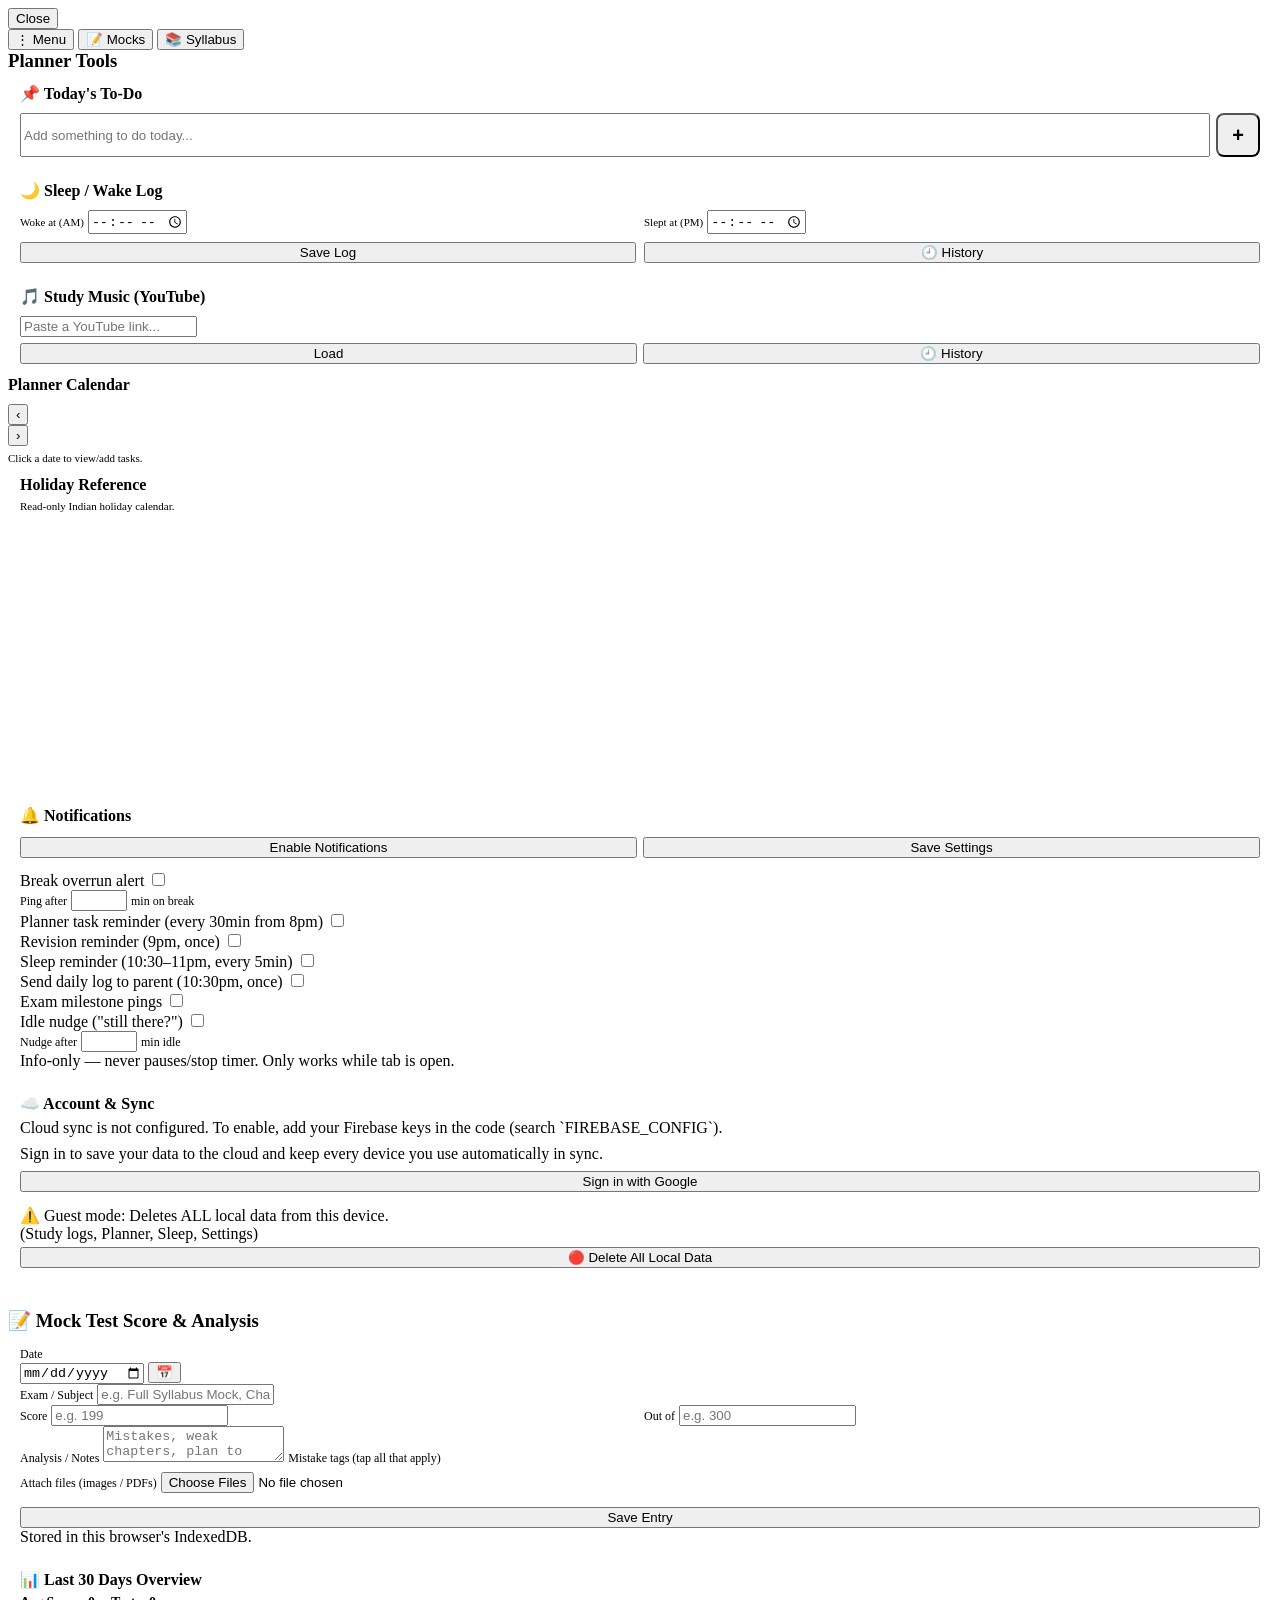
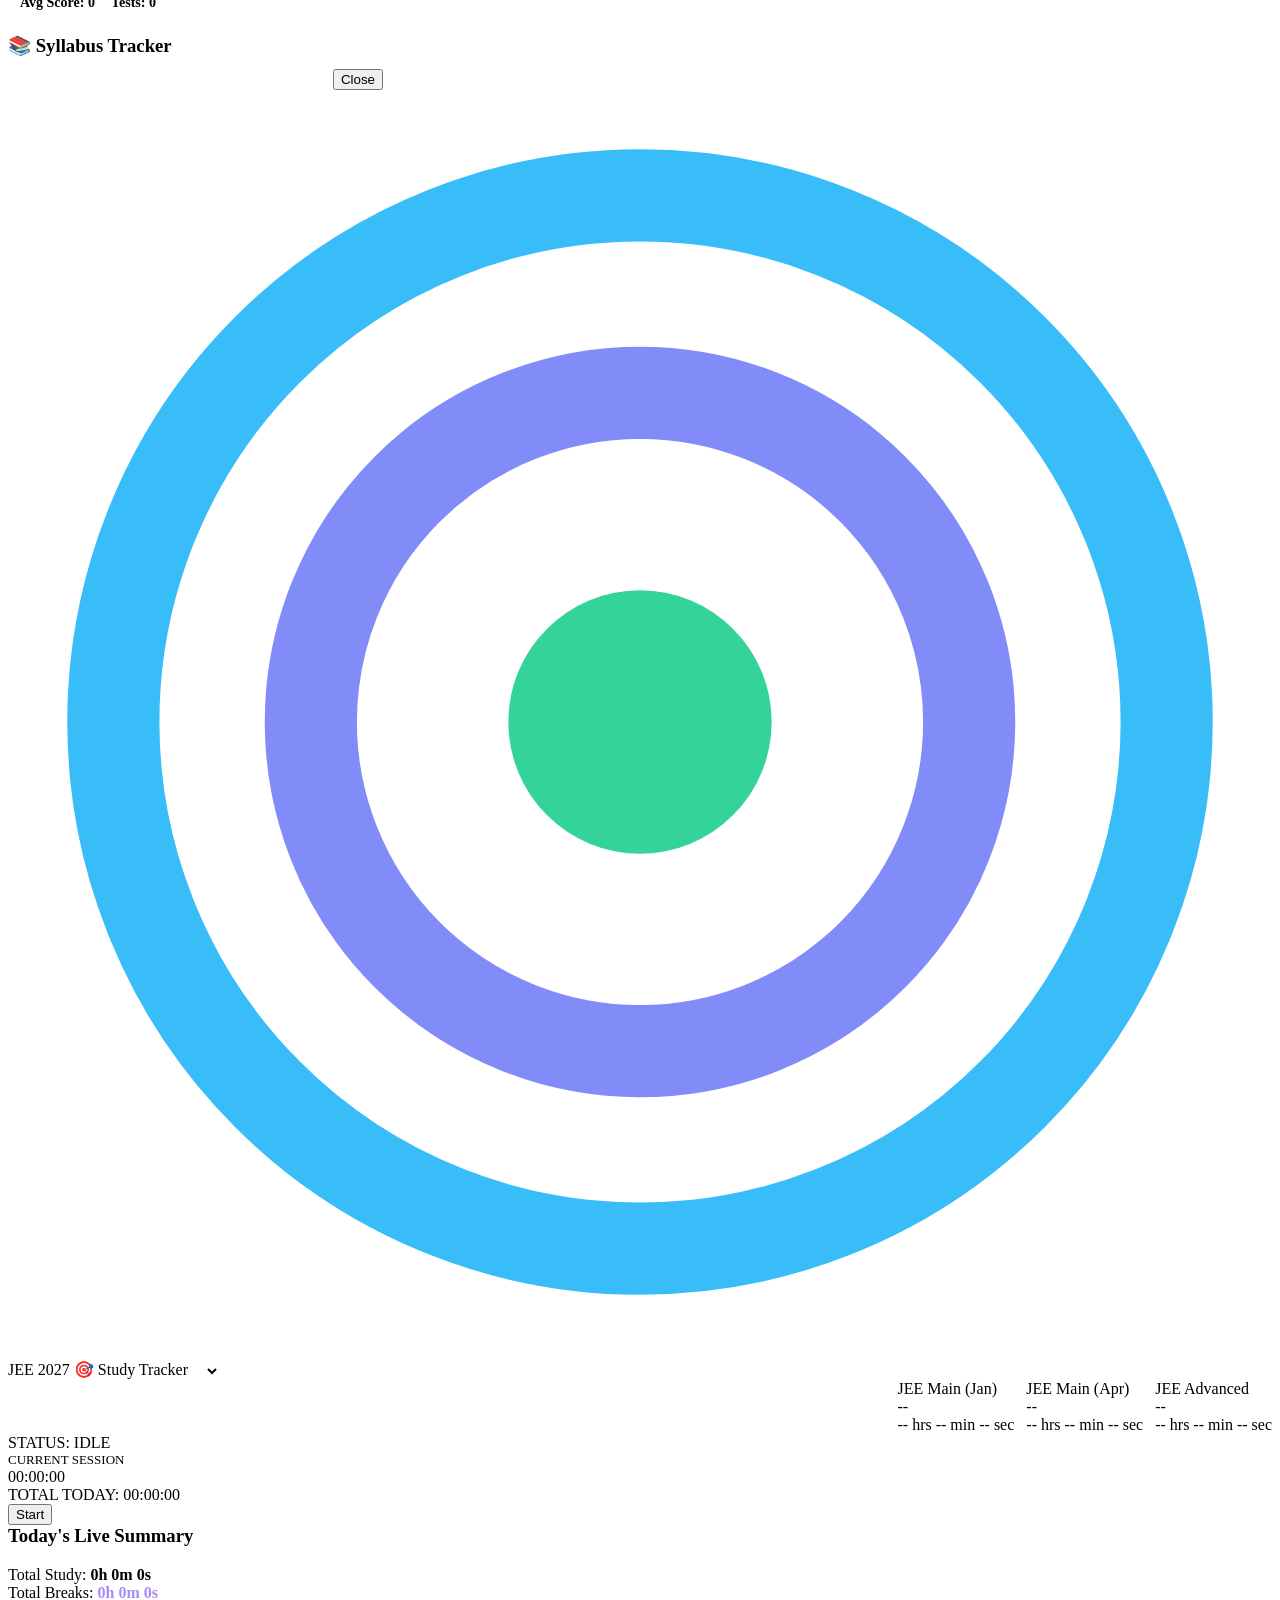
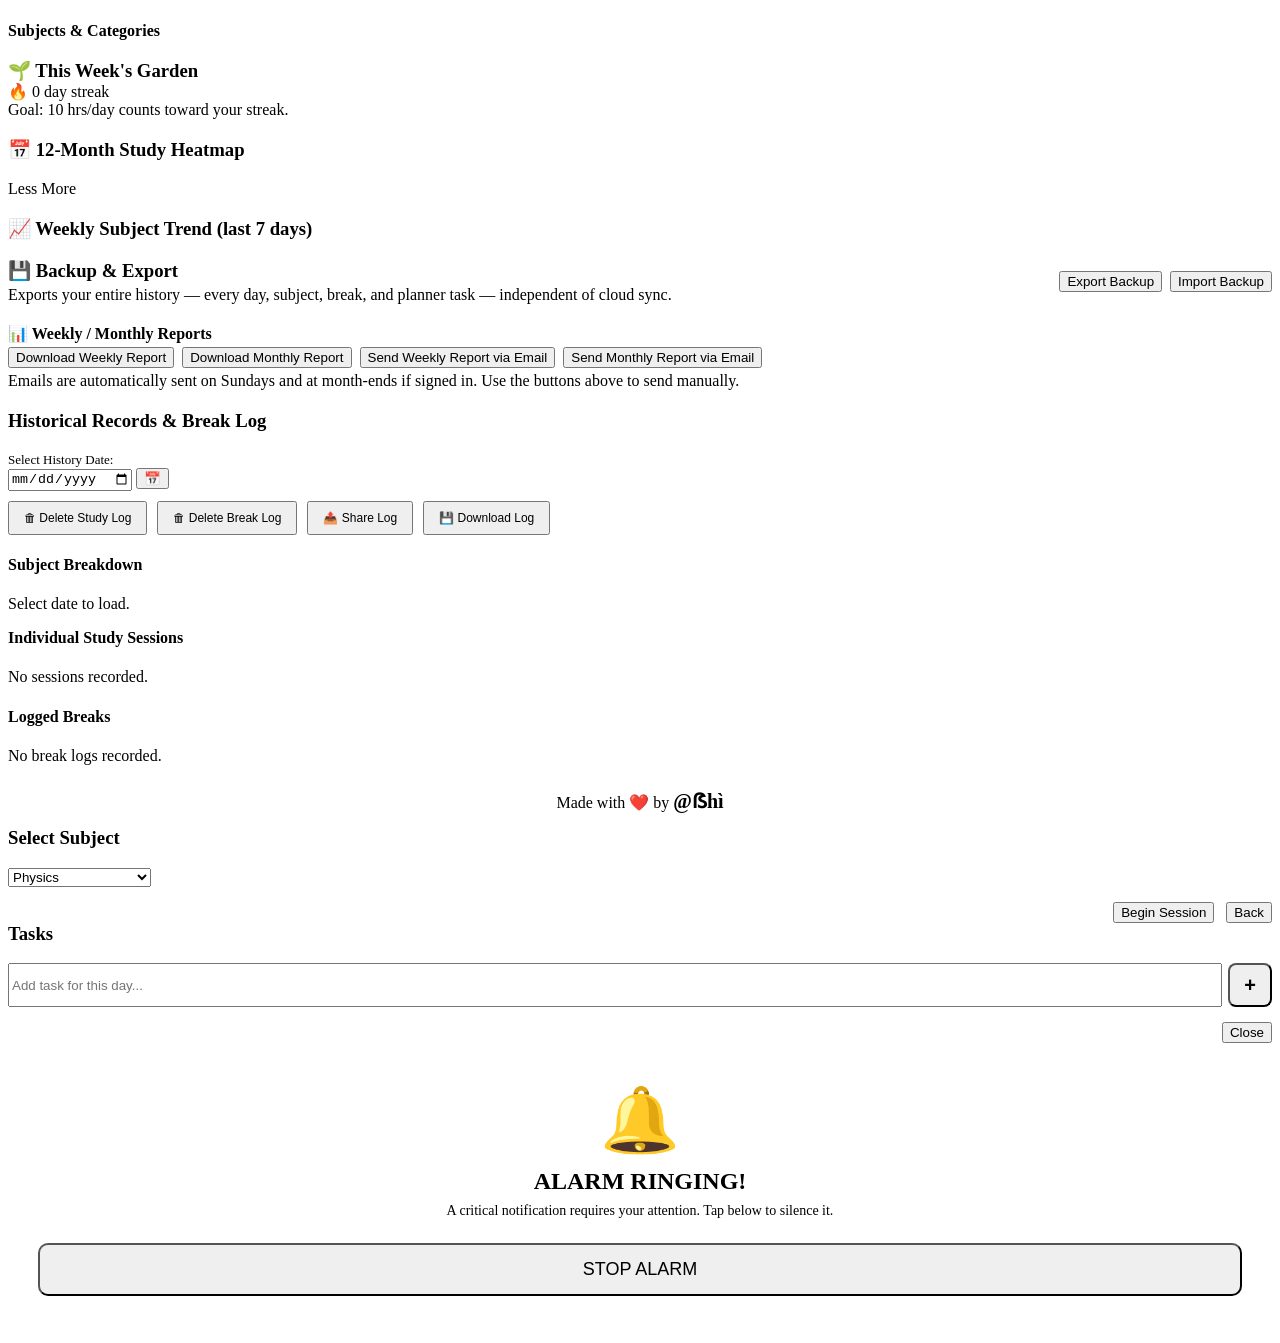
==== index.html @ 186b800c "Add files via upload" ====
<!DOCTYPE html>
<html lang="en">
<head>
    <meta charset="UTF-8">
    <meta name="viewport" content="width=device-width, initial-scale=1.0, maximum-scale=1.0, user-scalable=no">
    <title>JEE 2027 Study Tracker & Planner</title>
    <link rel="manifest" href="manifest.json">
    <meta name="theme-color" content="#070b14">
    <meta name="referrer" content="strict-origin-when-cross-origin">
    <link rel="apple-touch-icon" href="icon-192.png">
    <link rel="icon" type="image/png" href="icon-192.png">
    <meta name="mobile-web-app-capable" content="yes">
    <link rel="preconnect" href="https://fonts.googleapis.com">
    <link href="https://fonts.googleapis.com/css2?family=Poppins:wght@600;700;800&family=Sora:wght@700;800&family=Space+Grotesk:wght@500;600;700&display=swap" rel="stylesheet">
    <link rel="stylesheet" href="css/variables.css">
    <link rel="stylesheet" href="css/base.css">
    <link rel="stylesheet" href="css/components.css">
    <link rel="stylesheet" href="css/charts.css">
</head>
<body>

<div id="toast-stack"></div>

<div class="sidebar" id="sidebar">
    <div class="sidebar-header-expanded">
        <button class="sidebar-close-btn" onclick="closeSidebar()">Close</button>
    </div>
    <div class="rail-icons">
        <button class="menu-btn" id="rail-planner-btn" onclick="openSidebarPanel('planner')" title="Planner Tools">
            <span class="menu-icon">⋮</span>
            <span class="menu-label">Menu</span>
        </button>
        <button class="menu-btn" id="rail-mocktest-btn" onclick="openSidebarPanel('mocktest')" title="Mock Test Score &amp; Mistake Analysis">
            <span class="menu-icon">📝</span>
            <span class="menu-label">Mocks</span>
        </button>
        <button class="menu-btn" id="rail-syllabus-btn" onclick="openSidebarPanel('syllabus')" title="Syllabus Tracker">
            <span class="menu-icon">📚</span>
            <span class="menu-label">Syllabus</span>
        </button>
    </div>

    <div class="sidebar-content" id="panel-planner">
        <h3 style="margin:0; color:var(--primary);">Planner Tools</h3>

                <div class="card" style="padding: 12px;">
    <h4 style="margin:0 0 10px 0;">📌 Today's To-Do</h4>
    <div style="display:flex; align-items:stretch; gap:6px;">
        <input type="text" id="todo-input" placeholder="Add something to do today..."
               onkeypress="if(event.key==='Enter') addTodo()"
               style="flex:1; margin:0;">
        <button class="btn btn-start" onclick="addTodo()" title="Add task" style="height:44px; width:44px; padding:0; font-size:20px; font-weight:800; display:flex; align-items:center; justify-content:center; flex-shrink:0; border-radius:8px;">+</button>
    </div>
    <div id="todo-list" style="max-height: 180px; overflow-y: auto; padding-right: 4px; scrollbar-width: thin; scrollbar-color: var(--border) var(--bg);"></div>
</div>

        <div class="card" style="padding: 12px;">
            <h4 style="margin:0 0 10px 0;">🌙 Sleep / Wake Log</h4>
            <div style="display:flex; gap:8px;">
                <div style="flex:1;">
                    <label style="font-size:11px; color:var(--muted);">Woke at (AM)</label>
                    <input type="time" id="wake-time-input">
                </div>
                <div style="flex:1;">
                    <label style="font-size:11px; color:var(--muted);">Slept at (PM)</label>
                    <input type="time" id="sleep-time-input">
                </div>
            </div>
            <div style="display:flex; gap:8px; margin-top:8px;">
                <button class="btn btn-start btn-small" style="flex:1;" onclick="saveSleepLog()">Save Log</button>
                <button class="btn btn-break btn-small" style="flex:1;" onclick="toggleSleepHistory()">🕘 History</button>
            </div>
            <div id="sleep-history-container" style="display:none; margin-top:8px; max-height:200px; overflow-y:auto; border:1px solid var(--border); border-radius:6px; padding:6px; background:var(--bg);"></div>
        </div>

        <div class="card" style="padding: 12px;">
            <h4 style="margin:0 0 10px 0;">🎵 Study Music (YouTube)</h4>
            <input type="text" id="yt-link-input" placeholder="Paste a YouTube link...">
            <div style="display:flex; gap:6px; margin-top:6px;">
                <button class="btn btn-start btn-small" style="flex:1;" onclick="loadYoutubeLink()">Load</button>
                <button class="btn btn-break btn-small" style="flex:1;" onclick="toggleYtHistory()">🕘 History</button>
            </div>
            <div class="yt-history-panel" id="yt-history-panel"></div>
            <div class="yt-player-wrap" id="yt-player-wrap" style="display:none;">
                <div id="yt-player"></div>
                <div class="yt-controls">
                    <button onclick="ytTogglePlay()" id="yt-playpause-btn">▶ Play</button>
                    <button onclick="ytToggleLoop()" id="yt-loop-btn">🔁 Loop: Off</button>
                </div>
                <div class="yt-controls">
                    <span style="font-size:11px; color:var(--muted);">🔊</span>
                    <input type="range" id="yt-volume" min="0" max="100" value="70" oninput="ytSetVolume(this.value)">
                </div>
                <div class="small-note">YouTube requires the player to stay visibly on screen.</div>
            </div>
        </div>

        <div class="card planner-card">
            <h4 style="margin:0 0 10px 0;">Planner Calendar</h4>
            <div class="cal-nav">
                <button onclick="calShiftMonth(-1)">‹</button>
                <div class="cal-month-label" id="cal-month-label"></div>
                <button onclick="calShiftMonth(1)">›</button>
            </div>
            <div class="cal-grid" id="cal-dow-row"></div>
            <div class="cal-grid" id="cal-grid" style="margin-top:4px;"></div>
            <div style="font-size:11px; color:var(--muted); margin-top:6px;">Click a date to view/add tasks.</div>
        </div>

        <div class="card" style="padding: 12px;">
            <h4 style="margin:0 0 6px 0;">Holiday Reference</h4>
            <div style="font-size:11px; color:var(--muted); margin-bottom:6px;">Read-only Indian holiday calendar.</div>
            <iframe src="https://calendar.google.com/calendar/embed?src=en.indian%23holiday%40group.v.calendar.google.com&ctz=Asia%2FKolkata"
                    style="border: 0; width:100%; height:260px; border-radius:6px;" frameborder="0" scrolling="no"></iframe>
        </div>

        <div class="card" style="padding: 12px;">
            <h4 style="margin:0 0 6px 0;">🔔 Notifications</h4>
            <div id="notif-permission-status" class="small-note" style="margin-bottom: 12px;"></div>
            <div style="display:flex; gap:6px; margin-bottom:8px;">
                <button class="btn btn-start btn-small" style="flex:1;" onclick="enableNotifications()">Enable Notifications</button>
                <button class="btn btn-pause btn-small" style="flex:1;" onclick="saveNotifSettingsFromUI()">Save Settings</button>
            </div>

            <div style="margin-top:12px;">
                <div class="settings-row">
                    <label>Break overrun alert</label>
                    <input type="checkbox" id="notif-breakOverrun" onchange="saveNotifSettingsFromUI()">
                </div>
                <div class="settings-sub">
                    <span style="font-size:12px; color:var(--muted);">Ping after</span>
                    <input type="number" id="notif-breakThreshold" min="5" max="240" onchange="saveNotifSettingsFromUI()">
                    <span style="font-size:12px; color:var(--muted);">min on break</span>
                </div>
                <div class="settings-row">
                    <label>Planner task reminder (every 30min from 8pm)</label>
                    <input type="checkbox" id="notif-plannerReminder" onchange="saveNotifSettingsFromUI()">
                </div>
                <div class="settings-row">
                    <label>Revision reminder (9pm, once)</label>
                    <input type="checkbox" id="notif-revisionReminder" onchange="saveNotifSettingsFromUI()">
                </div>
                <div class="settings-row">
                    <label>Sleep reminder (10:30–11pm, every 5min)</label>
                    <input type="checkbox" id="notif-sleepReminder" onchange="saveNotifSettingsFromUI()">
                </div>
                <div class="settings-row">
                    <label>Send daily log to parent (10:30pm, once)</label>
                    <input type="checkbox" id="notif-parentLogReminder" onchange="saveNotifSettingsFromUI()">
                </div>
                <div class="settings-row">
                    <label>Exam milestone pings</label>
                    <input type="checkbox" id="notif-examMilestones" onchange="saveNotifSettingsFromUI()">
                </div>
                <div class="settings-row">
                    <label>Idle nudge ("still there?")</label>
                    <input type="checkbox" id="notif-idleNudge" onchange="saveNotifSettingsFromUI()">
                </div>
                <div class="settings-sub">
                    <span style="font-size:12px; color:var(--muted);">Nudge after</span>
                    <input type="number" id="notif-idleThreshold" min="10" max="240" onchange="saveNotifSettingsFromUI()">
                    <span style="font-size:12px; color:var(--muted);">min idle</span>
                </div>
                <div class="small-note">Info-only — never pauses/stop timer. Only works while tab is open.</div>
            </div>
        </div>

        <div class="card" style="padding: 12px; margin-bottom: 30px;">
            <h4 style="margin:0 0 6px 0;">☁️ Account & Sync</h4>
            <div id="sync-setup-note" class="small-note" style="color:var(--warning); margin-bottom:8px;">Cloud sync is not configured. To enable, add your Firebase keys in the code (search `FIREBASE_CONFIG`).</div>
                        <div id="signed-out-block">
                <!-- TOP: Sign in (Remains untouched at the top) -->
                <div class="small-note" style="margin-bottom:8px;">Sign in to save your data to the cloud and keep every device you use automatically in sync.</div>
                <button class="btn btn-break btn-small" style="width:100%;" onclick="signInWithGoogle()">Sign in with Google</button>

                <!-- Divider line for spacing -->
                <div style="border-top:1px solid var(--border); margin:14px 0 10px 0;"></div>

                <!-- BOTTOM: Guest Delete Button -->
                <div class="small-note" style="color:var(--danger); margin-bottom:4px;">⚠️ Guest mode: Deletes ALL local data from this device.<br>   (Study logs, Planner, Sleep, Settings) </div>
                <button class="btn btn-stop btn-small" style="width:100%;" onclick="resetAllData()">🔴 Delete All Local Data</button>
            </div>
            <div id="signed-in-block" style="display:none;">
                <div style="display:flex; align-items:center; gap:8px; margin-bottom:8px;">
                    <img id="account-avatar" src="" style="width:32px; height:32px; border-radius:50%; display:none;">
                    <div style="font-size:13px; font-weight:700;" id="account-name"></div>
                </div>
                <div id="sync-last" class="small-note"></div>
                <div style="display:flex; gap:6px; margin-top:6px;">
                    <button class="btn btn-start btn-small" style="flex:1;" onclick="pushToCloud()">Save to Cloud ⬆</button>
                    <button class="btn btn-pause btn-small" style="flex:1;" onclick="pullFromCloud()">Load from Cloud ⬇</button>
                </div>
                <div style="display:flex; gap:6px; margin-top:6px;">
                    <button class="btn btn-stop btn-small" style="flex:1;" onclick="deleteCloudData()">🗑 Delete Cloud Data</button>
                    <button class="btn btn-stop btn-small" style="flex:1;" onclick="resetAllData()">🔴 Reset All Data</button>
                    <button class="btn btn-break btn-small" style="flex:1;" onclick="signOutOfGoogle()">Sign Out</button>
                </div>
            </div>
        </div>
    </div>

    <div class="sidebar-content" id="panel-mocktest">
        <h3 style="margin:0; color:var(--primary);">📝 Mock Test Score & Analysis</h3>
        <div class="card" style="padding:12px;">
            <label style="font-size:12px; color:var(--muted);">Date</label>
            <div class="date-field-wrap">
                <input type="date" id="mock-date-input">
                <button type="button" class="date-picker-btn" title="Open date picker" onclick="openDatePicker('mock-date-input')">📅</button>
            </div>
            <label style="font-size:12px; color:var(--muted);">Exam / Subject</label>
            <input type="text" id="mock-subject-input" placeholder="e.g. Full Syllabus Mock, Chapter Test, etc.">
            <div style="display:flex; gap:8px;">
                <div style="flex:1;">
                    <label style="font-size:12px; color:var(--muted);">Score</label>
                    <input type="text" id="mock-score-input" placeholder="e.g. 199">
                </div>
                <div style="flex:1;">
                    <label style="font-size:12px; color:var(--muted);">Out of</label>
                    <input type="text" id="mock-maxscore-input" placeholder="e.g. 300">
                </div>
            </div>
            <label style="font-size:12px; color:var(--muted);">Analysis / Notes</label>
            <textarea class="mock-notes" id="mock-notes-input" placeholder="Mistakes, weak chapters, plan to improve..."></textarea>
            <label style="font-size:12px; color:var(--muted);">Mistake tags (tap all that apply)</label>
            <div class="mistake-tag-picker" id="mistake-tag-picker"></div>
            <label style="font-size:12px; color:var(--muted);">Attach files (images / PDFs)</label>
            <input type="file" id="mock-files-input" accept="image/*,application/pdf" multiple style="padding:6px 0;">
            <button class="btn btn-start btn-small" style="width:100%; margin-top:8px;" onclick="addMockTestEntry()">Save Entry</button>
            <div class="small-note">Stored in this browser's IndexedDB.</div>
        </div>
        <div class="card" style="padding:12px; margin-bottom:12px;">
            <h4 style="margin:0 0 6px 0;">📊 Last 30 Days Overview</h4>
            <div id="mock-overview-stats" style="display:flex; gap:16px; font-size:14px; font-weight:600;">
                <span>Avg Score: <span id="mock-avg-score" style="color:var(--primary);">0</span></span>
                <span>Tests: <span id="mock-total-count" style="color:var(--success);">0</span></span>
            </div>
        </div>
        <div class="mistake-summary-wrap" id="mistake-tag-summary"></div>
        <div id="mock-test-list"></div>
    </div>

    <div class="sidebar-content" id="panel-syllabus">
        <h3 style="margin:0; color:var(--primary);">📚 Syllabus Tracker</h3>
        <div class="syllabus-subject-tabs" id="syllabus-subject-tabs"></div>
        <div class="syllabus-overall" id="syllabus-overall"></div>
        <div id="syllabus-chapter-list"></div>
    </div>
</div>

<div class="modal" id="mock-file-modal" onclick="closeMockFileModal()">
    <div class="modal-content" style="width:min(90vw,700px); max-height:85vh; overflow:auto; text-align:center;" onclick="event.stopPropagation()">
        <div id="mock-file-modal-body"></div>
        <div style="margin-top:12px;"><button class="btn btn-pause" onclick="closeMockFileModal()">Close</button></div>
    </div>
</div>

<div class="main-wrapper">
    <div class="header">
        <div class="app-title-wrap">
            <svg class="app-logo" viewBox="0 0 48 48" fill="none" xmlns="http://www.w3.org/2000/svg">
                <circle cx="24" cy="24" r="20" stroke="#38bdf8" stroke-width="3.5"/>
                <circle cx="24" cy="24" r="12.5" stroke="#818cf8" stroke-width="3.5"/>
                <circle cx="24" cy="24" r="5" fill="#34d399"/>
            </svg>
            <div class="app-title-text">
                <span class="app-title-main" id="app-title-main">JEE 2027 <span class="app-title-emoji">🎯</span></span>
                <span class="app-title-sub">Study Tracker</span>
                <select id="exam-year-select" onchange="setExamYear(this.value)" title="Exam year — shifts the countdowns and title. Dates are approximated by shifting the 2027 dates by whole years; check official JEE dates once announced for your year." style="margin-top:4px; background:var(--card); color:var(--text); border:1px solid var(--border); border-radius:5px; font-size:11px; padding:2px 4px;">
                </select>
            </div>
        </div>
        <div style="display:flex; gap:12px; flex-wrap:wrap; justify-content:flex-end;">
            <div class="countdown-chip" id="chip-mains1" title="JEE Main 2027 (Session 1) — 21 Jan 2027">
                <span class="chip-label">JEE Main (Jan)</span>
                <div class="chip-days" id="cd-mains-days">--</div>
                <span class="chip-sub" id="cd-mains-sub">-- hrs -- min -- sec</span>
            </div>
            <div class="countdown-chip" id="chip-mains2" title="JEE Main 2027 (Session 2) — 2 Apr 2027">
                <span class="chip-label">JEE Main (Apr)</span>
                <div class="chip-days" id="cd-mains2-days">--</div>
                <span class="chip-sub" id="cd-mains2-sub">-- hrs -- min -- sec</span>
            </div>
            <div class="countdown-chip" id="chip-adv" title="JEE Advanced 2027 — 17 May 2027">
                <span class="chip-label">JEE Advanced</span>
                <div class="chip-days" id="cd-adv-days">--</div>
                <span class="chip-sub" id="cd-adv-sub">-- hrs -- min -- sec</span>
            </div>
        </div>
    </div>

    <div class="card quote-banner" id="quote-of-day"></div>

    <div class="grid-2">
        <div class="card">
            <div id="status-badge" class="badge badge-idle">STATUS: IDLE</div>
            <div class="timer-box">
                <div style="font-size:13px; color:var(--muted);" id="session-label">CURRENT SESSION</div>
                <div class="timer-screen" id="session-timer">00:00:00</div>
                <div class="total-counter">TOTAL TODAY: <span id="accumulated-today">00:00:00</span></div>
                <div class="controls-row">
                    <button class="btn btn-start" id="btn-start" onclick="openSubjectModal()">Start</button>
                    <button class="btn btn-pause" id="btn-pause" onclick="pauseStudy()" style="display:none;">Pause</button>
                    <button class="btn btn-break" id="btn-break" onclick="takeBreak()" style="display:none;">Break</button>
                    <button class="btn btn-stop" id="btn-stop" onclick="endDay()" style="display:none;">End Day</button>
                </div>
                <div id="change-subject-box" style="display:none; margin-top:15px;">
                    <label style="font-size:12px; color:var(--muted);">Switch Subject Mid-Session:</label>
                    <select id="switch-subject-select" onchange="changeSubjectMidSession()">
                        <option value="Physics">Physics</option>
                        <option value="Organic Chemistry">Organic Chemistry</option>
                        <option value="Inorganic Chemistry">Inorganic Chemistry</option>
                        <option value="Physical Chemistry">Physical Chemistry</option>
                        <option value="Mathematics">Mathematics</option>
                        <option value="Revision">Revision</option>
                        <option value="Mock Test / Analysis">Mock Test / Analysis</option>
                    </select>
                </div>
            </div>
        </div>

        <div class="card">
            <h3 style="margin-top:0;">Today's Live Summary</h3>
            <div class="stat-row">
                <span style="color:var(--muted);">Total Study:</span>
                <strong id="live-study-val" style="color:var(--success);">0h 0m 0s</strong>
            </div>
            <div class="stat-row">
                <span style="color:var(--muted);">Total Breaks:</span>
                <strong id="live-break-val" style="color:#a78bfa;">0h 0m 0s</strong>
            </div>
            <h4 style="margin-bottom:8px; margin-top:20px;">Subjects & Categories</h4>
            <div id="live-subject-list"></div>
        </div>
    </div>

    <div class="card" style="margin-top:20px;">
        <div class="goal-header">
            <h3 style="margin:0;">🌱 This Week's Garden</h3>
            <span class="streak-pill" id="streak-pill">🔥 0 day streak</span>
        </div>
        <div class="small-note" style="margin-bottom:10px;">Goal: 10 hrs/day counts toward your streak.</div>
        <div class="garden-row" id="garden-row"></div>
    </div>

    <div class="card" style="margin-top:20px;">
        <h3 style="margin-top:0;">📅 12-Month Study Heatmap</h3>
        <div class="heatmap-scroll"><div id="heatmap-container"></div></div>
        <div class="heatmap-legend">
            <span>Less</span>
            <span class="sq" style="background:#141e30;"></span>
            <span class="sq" style="background:#0c3448;"></span>
            <span class="sq" style="background:#008080;"></span>
            <span class="sq" style="background:#00e5ff;"></span>
            <span class="sq" style="background:#b2ebf2;"></span>
            <span>More</span>
        </div>
    </div>

    <div class="card" style="margin-top:20px;">
        <h3 style="margin-top:0;">📈 Weekly Subject Trend (last 7 days)</h3>
        <div id="trend-chart-container"></div>
    </div>

    <div class="card" style="margin-top:20px; display:flex; flex-direction:column; gap:10px;">
        <div style="display:flex; justify-content:space-between; align-items:center; flex-wrap:wrap; gap:10px;">
            <div>
                <h3 style="margin:0 0 4px 0;">💾 Backup & Export</h3>
                <div class="small-note" style="margin:0;">Exports your entire history — every day, subject, break, and planner task — independent of cloud sync.</div>
            </div>
            <div style="display:flex; gap:8px; flex-wrap:wrap;">
                <button class="btn btn-export" onclick="exportDataJSON()">Export Backup</button>
                <input type="file" id="import-file-input" accept="application/json" style="display:none;" onchange="importDataJSON(this.files[0]); this.value='';">
                <button class="btn btn-export" onclick="document.getElementById('import-file-input').click()">Import Backup</button>
            </div>
        </div>
        <div style="border-top:1px solid var(--border); padding-top:10px;">
            <h4 style="margin:0 0 4px 0;">📊 Weekly / Monthly Reports</h4>
            <div style="display:flex; gap:8px; flex-wrap:wrap;">
                <button class="btn btn-break btn-small" onclick="downloadReport('weekly')">Download Weekly Report</button>
                <button class="btn btn-break btn-small" onclick="downloadReport('monthly')">Download Monthly Report</button>
                <button class="btn btn-start btn-small" onclick="sendReportViaEmail('weekly', false)">Send Weekly Report via Email</button>
                <button class="btn btn-start btn-small" onclick="sendReportViaEmail('monthly', false)">Send Monthly Report via Email</button>
            </div>
            <div class="small-note" style="margin-top:4px; color:var(--warning);">Emails are automatically sent on Sundays and at month-ends if signed in. Use the buttons above to send manually.</div>
        </div>
    </div>

    <div class="card" style="margin-top:20px;">
        <h3 style="margin-top:0;">Historical Records & Break Log</h3>
        <label style="color:var(--muted); font-size:13px;">Select History Date:</label>
        <div class="date-field-wrap">
            <input type="date" id="history-picker" onchange="loadHistoryData()">
            <button type="button" class="date-picker-btn" title="Open date picker" onclick="openDatePicker('history-picker')">📅</button>
        </div>
        <div style="display:flex; gap:10px; margin-top:10px; flex-wrap:wrap;">
            <button class="btn btn-stop" style="font-size:12px; padding:8px 14px;" onclick="deleteStudyLog()">🗑 Delete Study Log</button>
            <button class="btn btn-stop" style="font-size:12px; padding:8px 14px;" onclick="deleteBreakLog()">🗑 Delete Break Log</button>
            <button class="btn btn-pause" style="font-size:12px; padding:8px 14px;" onclick="shareDayLog()">📤 Share Log</button>
            <button class="btn btn-pause" style="font-size:12px; padding:8px 14px;" onclick="downloadDayLog()">💾 Download Log</button>
        </div>
            <div class="grid-2" style="margin-top:15px;">
        <div>
            <h4>Subject Breakdown</h4>
            <div id="history-subject-list">Select date to load.</div>
            <h4 style="margin-top:16px;">Individual Study Sessions</h4>
            <div class="log-box" id="history-session-list" style="padding-right: 4px; scrollbar-width: thin; scrollbar-color: var(--border) var(--bg);">No sessions recorded.</div>
        </div>
        <div>
            <h4>Logged Breaks</h4>
            <div class="log-box" id="history-break-list" style="padding-right: 4px; scrollbar-width: thin; scrollbar-color: var(--border) var(--bg);">No break logs recorded.</div>
        </div>
    </div>
    </div>

    <div style="text-align:center; margin-top:24px; padding-bottom:14px; color:var(--muted); font-size:16px;">
        Made with ❤️ by <strong style="color:var(--primary); font-size:20px;">@ẞhì</strong>
    </div>
</div>

<div class="modal" id="subject-modal">
    <div class="modal-content">
        <h3 style="margin-top:0;">Select Subject</h3>
        <select id="modal-subject-select">
            <option value="Physics">Physics</option>
            <option value="Organic Chemistry">Organic Chemistry</option>
            <option value="Inorganic Chemistry">Inorganic Chemistry</option>
            <option value="Physical Chemistry">Physical Chemistry</option>
            <option value="Mathematics">Mathematics</option>
            <option value="Revision">Revision</option>
            <option value="Mock Test / Analysis">Mock Test / Analysis</option>
        </select>
        <div style="margin-top:15px; display:flex; justify-content:flex-end; gap:12px; align-items:center;">
            <button class="btn btn-start" onclick="confirmStartStudy()">Begin Session</button>
            <button class="btn btn-stop btn-small" onclick="cancelSubjectModal()">Back</button>
        </div>
    </div>
</div>

<div class="modal" id="planner-modal">
    <div class="modal-content wide">
        <h3 style="margin-top:0;" id="planner-modal-title">Tasks</h3>
              <div id="planner-input-row" style="display:flex; align-items:stretch; gap:6px;">
    <input type="text" id="planner-task-input" placeholder="Add task for this day..."
           onkeypress="if(event.key==='Enter') addPlannerTask()"
           style="flex:1; margin:0;">
    <button class="btn btn-start" id="planner-add-btn" onclick="addPlannerTask()" title="Add task" style="height:44px; width:44px; padding:0; font-size:20px; font-weight:800; display:flex; align-items:center; justify-content:center; flex-shrink:0; border-radius:8px;">+</button>
</div>
        <div id="planner-past-note" class="field-note" style="display:none;">This date is in the past — you can view/check off tasks, but new tasks can only be added for today or future dates.</div>
        <div id="planner-task-list" style="max-height:220px; overflow-y:auto;"></div>
        <div style="margin-top:15px; text-align:right;">
            <button class="btn btn-pause" onclick="closePlannerModal()">Close</button>
        </div>
    </div>
</div>


<script src="https://www.gstatic.com/firebasejs/10.12.2/firebase-app-compat.js"></script>
<script src="https://www.gstatic.com/firebasejs/10.12.2/firebase-firestore-compat.js"></script>
<script src="https://www.gstatic.com/firebasejs/10.12.2/firebase-auth-compat.js"></script>

<script type="module" src="js/main.js"></script>
    <!-- Persistent Alarm Modal -->
<div class="modal" id="alarm-modal" style="z-index: 999;">
    <div class="modal-content" style="text-align: center; padding: 40px 30px; border: 2px solid var(--danger);">
        <div style="font-size: 64px; margin-bottom: 10px;">🔔</div>
        <h3 style="color: var(--text); margin: 0 0 8px 0; font-size: 24px;">ALARM RINGING!</h3>
        <p style="color: var(--muted); margin: 0 0 24px 0; font-size: 14px;">A critical notification requires your attention. Tap below to silence it.</p>
        <button class="btn btn-stop" onclick="stopAlarmLoop()" style="font-size: 18px; padding: 14px 20px; width: 100%; border-radius: 10px;">STOP ALARM</button>
    </div>
</div>
</body>
</html>
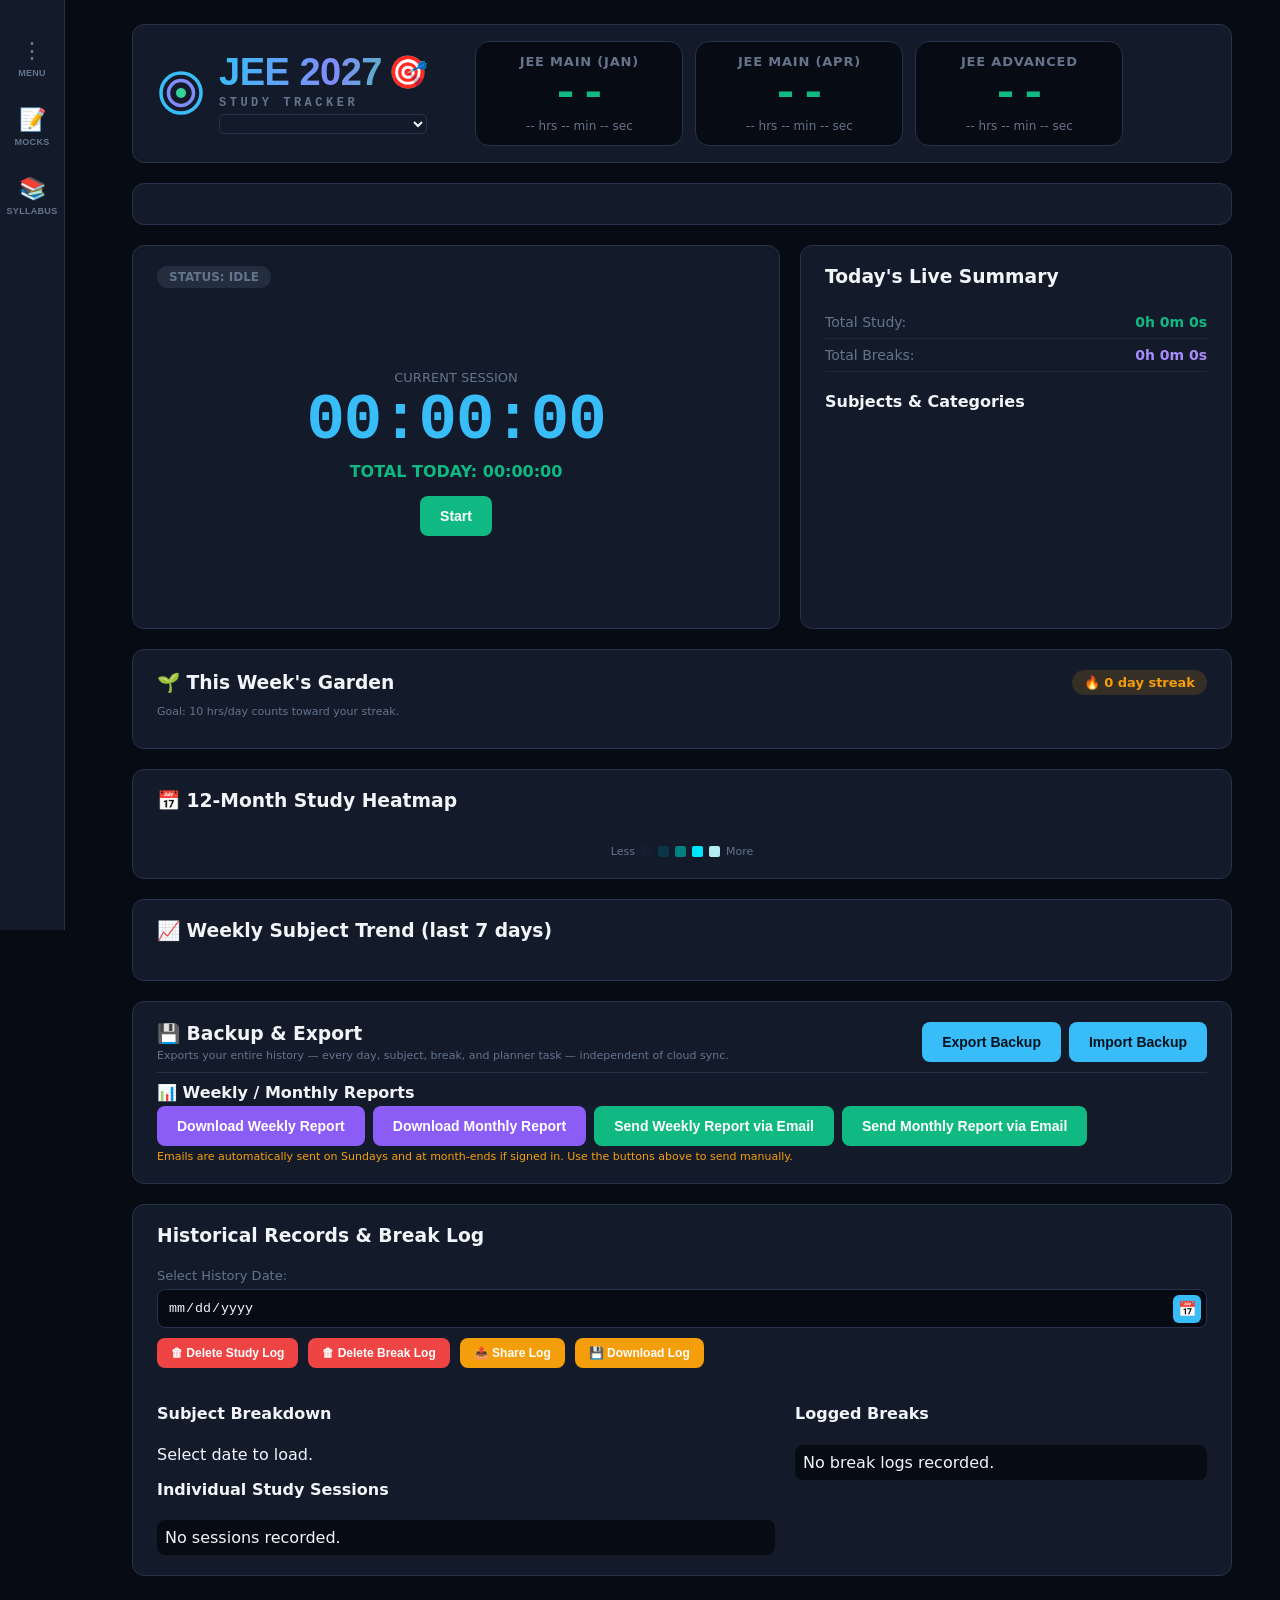
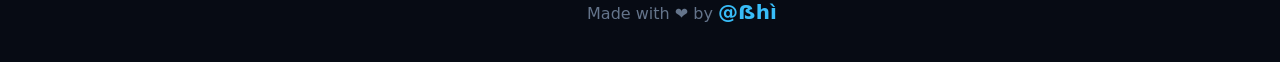
==== commit 99c200e8: "Update index.html" ====
--- a/index.html
+++ b/index.html
@@ -2,14 +2,13 @@
 <html lang="en">
 <head>
     <meta charset="UTF-8">
-    <meta name="viewport" content="width=device-width, initial-scale=1.0, maximum-scale=1.0, user-scalable=no">
+    <meta name="viewport" content="width=device-width, initial-scale=1.0">
     <title>JEE 2027 Study Tracker & Planner</title>
     <link rel="manifest" href="manifest.json">
     <meta name="theme-color" content="#070b14">
     <meta name="referrer" content="strict-origin-when-cross-origin">
-    <link rel="apple-touch-icon" href="icon-192.png">
-    <link rel="icon" type="image/png" href="icon-192.png">
-    <meta name="mobile-web-app-capable" content="yes">
+    <link rel="apple-touch-icon" href="icons/icon-192.png">
+    <link rel="icon" type="image/png" href="icons/icon-192.png">
     <link rel="preconnect" href="https://fonts.googleapis.com">
     <link href="https://fonts.googleapis.com/css2?family=Poppins:wght@600;700;800&family=Sora:wght@700;800&family=Space+Grotesk:wght@500;600;700&display=swap" rel="stylesheet">
     <link rel="stylesheet" href="css/variables.css">
--- a/css/variables.css
+++ b/css/variables.css
@@ -0,0 +1,11 @@
+:root {
+    --bg: #070b14;
+    --card: #131b2b;
+    --border: #26324a;
+    --primary: #38bdf8;
+    --success: #10b981;
+    --warning: #f59e0b;
+    --danger: #ef4444;
+    --text: #f1f5f9;
+    --muted: #64748b;
+}
--- a/css/base.css
+++ b/css/base.css
@@ -0,0 +1,212 @@
+/* ===== Page shell ===== */
+body {
+    font-family: 'Inter', system-ui, -apple-system, sans-serif;
+    background-color: var(--bg);
+    color: var(--text);
+    margin: 0;
+    display: flex;
+    min-height: 100vh;
+    color-scheme: dark;
+    padding-left: 84px;
+    transition: padding-left 0.2s;
+}
+body.panel-open { padding-left: 440px; }
+@media (max-width: 700px) {
+    body { padding-left: 64px; }
+    body.panel-open { padding-left: 64px; }
+    .sidebar { width: 48px; }
+    .sidebar.expanded { width: 88vw; max-width: 340px; }
+}
+
+/* ===== Scrollbars (themed dark, matches the UI everywhere) ===== */
+::-webkit-scrollbar { width: 8px; height: 8px; }
+::-webkit-scrollbar-track { background: var(--bg); }
+::-webkit-scrollbar-thumb { background: var(--border); border-radius: 6px; }
+::-webkit-scrollbar-thumb:hover { background: var(--primary); }
+html { scrollbar-width: thin; scrollbar-color: var(--border) var(--bg); }
+.sidebar { scrollbar-width: thin; scrollbar-color: var(--border) var(--card); }
+#syllabus-chapter-list { max-height: 55vh; overflow-y: auto; scrollbar-width: thin; scrollbar-color: var(--border) var(--card); padding-right: 4px; padding-bottom: 40px; }
+#syllabus-chapter-list::-webkit-scrollbar { width: 5px; }
+#syllabus-chapter-list::-webkit-scrollbar-thumb { border-radius: 4px; }
+#todo-list::-webkit-scrollbar { width: 5px; }
+#todo-list::-webkit-scrollbar-thumb { border-radius: 4px; }
+#history-break-list::-webkit-scrollbar { width: 5px; }
+#history-break-list::-webkit-scrollbar-thumb { border-radius: 4px; }
+#history-session-list::-webkit-scrollbar { width: 5px; }
+#history-session-list::-webkit-scrollbar-thumb { border-radius: 4px; }
+
+/* ===== Sidebar drawer (collapsed icon rail <-> expanded panel, same box) ===== */
+.sidebar {
+    width: 64px;
+    background: var(--card);
+    border-right: 1px solid var(--border);
+    display: flex;
+    flex-direction: column;
+    align-items: center;
+    padding: 15px 0;
+    z-index: 200;
+    position: fixed;
+    top: 0;
+    left: 0;
+    height: 100vh;
+    overflow-y: auto;
+    overflow-x: hidden;
+    transition: width 0.2s;
+    overscroll-behavior: contain;
+}
+.sidebar.expanded {
+    width: 420px;
+    align-items: stretch;
+    padding: 15px 14px 60px 14px;
+}
+
+.sidebar-header-expanded {
+    display: none;
+    padding: 10px 0;
+    border-bottom: 1px solid var(--border);
+    width: 100%;
+}
+.sidebar.expanded .sidebar-header-expanded { display: block; }
+.sidebar-close-btn {
+    background: var(--bg);
+    border: 1px solid var(--danger);
+    color: var(--danger);
+    border-radius: 6px;
+    width: 100%;
+    padding: 5px 0;
+    font-size: 13px;
+    cursor: pointer;
+    transition: 0.2s;
+    text-align: center;
+    font-weight: 700;
+}
+.sidebar-close-btn:hover { background: rgba(239, 68, 68, 0.1); border-color: var(--danger); }
+
+.rail-icons {
+    display: flex;
+    flex-direction: column;
+    gap: 4px;
+    align-items: stretch;
+    width: 100%;
+    padding: 10px 4px;
+}
+.sidebar.expanded .rail-icons {
+    margin-bottom: 14px;
+    padding-bottom: 12px;
+    border-bottom: 1px solid var(--border);
+}
+
+.menu-btn {
+    background: none;
+    border: none;
+    color: var(--muted);
+    cursor: pointer;
+    display: flex;
+    flex-direction: column;
+    align-items: center;
+    gap: 3px;
+    width: 100%;
+    padding: 12px 0;
+    border-radius: 8px;
+    transition: 0.2s;
+}
+.sidebar.expanded .menu-btn {
+    flex-direction: row;
+    gap: 14px;
+    padding: 10px 14px;
+}
+.sidebar.expanded .menu-btn:hover { background: var(--bg); color: var(--text); }
+.menu-btn .menu-icon { font-size: 22px; line-height: 1; flex-shrink: 0; width: 28px; height: 28px; display: flex; align-items: center; justify-content: center; }
+.menu-btn .menu-label { font-size: 9px; color: var(--muted); text-transform: uppercase; font-weight: 700; letter-spacing: 0.3px; }
+.sidebar.expanded .menu-btn .menu-label { font-size: 15px; font-weight: 700; text-transform: none; letter-spacing: 0; }
+.menu-btn.active .menu-label, .menu-btn.active .menu-icon { color: var(--success); }
+
+.sidebar-content {
+    width: 100%;
+    display: none;
+    flex-direction: column;
+    gap: 15px;
+}
+
+/* ===== Main content ===== */
+.main-wrapper {
+    flex: 1;
+    min-width: 0;
+    padding: 24px;
+    max-width: 1100px;
+    margin: 0 auto;
+}
+
+/* ===== Header: logo, title, countdown chips, quote ===== */
+.header {
+    display: flex;
+    justify-content: flex-start;
+    align-items: center;
+    gap: 48px;
+    background: var(--card);
+    border: 1px solid var(--border);
+    padding: 16px 24px;
+    border-radius: 12px;
+    margin-bottom: 20px;
+    flex-wrap: wrap;
+}
+
+.app-title-wrap { display: flex; align-items: center; gap: 14px; }
+.app-logo { width: 48px; height: 48px; flex-shrink: 0; }
+.app-title-text { display: flex; flex-direction: column; line-height: 1.05; }
+.app-title-main {
+    font-family: 'Sora', sans-serif;
+    font-weight: 800;
+    font-size: 38px;
+    letter-spacing: -0.5px;
+    background: linear-gradient(100deg, #38bdf8 0%, #818cf8 55%, #34d399 100%);
+    -webkit-background-clip: text;
+    background-clip: text;
+    color: transparent;
+    display: flex;
+    align-items: center;
+    gap: 6px;
+}
+.app-title-emoji { font-size: 32px; background: none; -webkit-background-clip: unset; background-clip: unset; color: #f59e0b; }
+.app-title-sub {
+    font-family: 'Space Grotesk', monospace;
+    font-weight: 700;
+    font-size: 12px;
+    letter-spacing: 3.5px;
+    color: var(--muted);
+    margin-top: 4px;
+    text-transform: uppercase;
+}
+@media (max-width: 850px) { .app-title-main { font-size: 26px; } .app-logo { width: 36px; height: 36px; } .header { gap: 20px; } }
+
+.countdown-chip {
+    background: var(--bg);
+    border: 1px solid var(--border);
+    border-radius: 14px;
+    padding: 12px 28px;
+    text-align: center;
+    flex-shrink: 0;
+    min-width: 150px;
+}
+.countdown-chip .chip-label { display: block; font-size: 13px; color: var(--muted); text-transform: uppercase; font-weight: 700; letter-spacing: 0.8px; margin-bottom: 2px; }
+.countdown-chip .chip-days { display: flex; flex-direction: column; align-items: center; justify-content: center; font-family: 'Space Grotesk', monospace; font-size: 46px; font-weight: 800; color: var(--success); line-height: 1; }
+.countdown-chip .chip-days .chip-days-unit { display: block; margin-top: 4px; font-size: 13px; font-weight: 700; color: var(--muted); text-transform: uppercase; letter-spacing: 1.2px; }
+.countdown-chip .chip-days.exam-today { display: block; color: var(--warning); font-size: 22px; }
+.countdown-chip .chip-sub { display: block; font-size: 12px; color: var(--muted); margin-top: 2px; }
+
+.quote-banner {
+    margin-bottom: 20px;
+    text-align: center;
+    padding: 20px 24px;
+    width: 100%;
+    margin-left: auto;
+    margin-right: auto;
+    box-sizing: border-box;
+}
+.quote-banner .quote-text { font-size: 24px; font-style: italic; line-height: 1.45; color: var(--text); }
+.quote-banner .quote-author { display: block; margin-top: 10px; font-size: 16px; color: var(--primary); font-weight: 700; }
+@media (max-width: 850px) { .quote-banner .quote-text { font-size: 18px; } }
+
+/* ===== Two-column page grid ===== */
+.grid-2 { display: grid; grid-template-columns: 1.2fr 0.8fr; gap: 20px; }
+@media (max-width: 850px) { .grid-2 { grid-template-columns: 1fr; } .header { flex-direction: column; align-items: stretch; } }
--- a/css/components.css
+++ b/css/components.css
@@ -0,0 +1,153 @@
+/* ===== Generic card + timer ===== */
+.card { background: var(--card); border: 1px solid var(--border); border-radius: 12px; padding: 20px 24px; min-width: 0; }
+
+.timer-box { text-align: center; margin: 15px 0; display: flex; flex-direction: column; justify-content: center; align-items: center; min-height: 280px; }
+.timer-screen { font-size: 64px; font-weight: 800; font-family: monospace; color: var(--primary); letter-spacing: -1px; }
+.total-counter { font-size: 16px; color: var(--success); font-weight: 700; margin-top: 5px; }
+.controls-row { display: flex; gap: 10px; justify-content: center; margin-top: 15px; }
+
+/* ===== Buttons ===== */
+button.btn { padding: 12px 20px; font-size: 14px; font-weight: 700; border-radius: 8px; border: none; cursor: pointer; transition: all 0.2s; }
+.btn-start { background: var(--success); color: white; }
+.btn-pause { background: var(--warning); color: white; }
+.btn-break { background: #8b5cf6; color: white; }
+.btn-export { background: var(--primary); color: #04121f; font-weight: 700; }
+.btn-stop { background: var(--danger); color: white; }
+.btn:hover { opacity: 0.9; transform: translateY(-1px); }
+.btn-small { padding: 8px 12px; font-size: 12px; }
+
+/* ===== Form inputs ===== */
+select, input[type="text"], input[type="date"] { width: 100%; padding: 10px; background: var(--bg); border: 1px solid var(--border); color: var(--text); border-radius: 8px; margin-top: 5px; box-sizing: border-box; }
+
+.date-field-wrap { position: relative; }
+.date-field-wrap input[type="date"] { padding-right: 42px; }
+.date-picker-btn {
+    position: absolute; right: 6px; top: 50%; transform: translateY(calc(-50% + 3px));
+    background: var(--primary); border: none; border-radius: 6px; width: 28px; height: 28px;
+    font-size: 15px; cursor: pointer; display: flex; align-items: center; justify-content: center;
+}
+.date-picker-btn:hover { opacity: 0.85; }
+input[type="date"]::-webkit-calendar-picker-indicator { display: none; }
+input[type="date"] { color-scheme: dark; }
+input[type="text"]:disabled, input[type="date"]:disabled { opacity: 0.5; cursor: not-allowed; }
+.field-note { font-size: 11px; color: var(--warning); margin-top: 6px; }
+
+/* ===== Badges (timer status) ===== */
+.badge { display: inline-block; padding: 4px 12px; border-radius: 20px; font-size: 12px; font-weight: 700; margin-bottom: 10px; text-transform: uppercase; }
+.badge-studying { background: rgba(16, 185, 129, 0.2); color: var(--success); }
+.badge-paused { background: rgba(245, 158, 11, 0.2); color: var(--warning); }
+.badge-break { background: rgba(139, 92, 246, 0.2); color: #a78bfa; }
+.badge-idle { background: rgba(100, 116, 139, 0.2); color: var(--muted); }
+
+/* ===== Misc shared rows/lists ===== */
+.stat-row { display: flex; justify-content: space-between; padding: 8px 0; border-bottom: 1px solid #1e293b; font-size: 14px; }
+.todo-item { display: flex; align-items: center; gap: 8px; background: var(--bg); padding: 8px; border-radius: 6px; margin-top: 6px; font-size: 13px; word-break: break-word; overflow-wrap: break-word; }
+.log-box { max-height: 200px; overflow-y: auto; background: var(--bg); border-radius: 8px; padding: 8px; }
+.settings-row { display: flex; align-items: center; justify-content: space-between; padding: 6px 0; font-size: 13px; }
+.settings-row label { flex: 1; }
+.settings-row input[type="checkbox"] { width: 18px; height: 18px; }
+.settings-sub { display: flex; gap: 8px; align-items: center; margin-top: 6px; }
+.settings-sub input[type="number"] { width: 60px; margin-top: 0; padding: 6px; }
+.small-note { font-size: 11px; color: var(--muted); margin-top: 6px; }
+.session-log-item { display: flex; justify-content: space-between; align-items: center; background: var(--bg); padding: 6px 8px; border-radius: 6px; margin-top: 4px; font-size: 12px; }
+
+.countdown-card { padding: 12px; }
+.countdown-item { background: var(--bg); border-radius: 8px; padding: 10px 12px; margin-top: 8px; }
+.countdown-item .exam-name { font-size: 12px; color: var(--primary); font-weight: 700; text-transform: uppercase; }
+.countdown-item .exam-date { font-size: 11px; color: var(--muted); margin-bottom: 4px; }
+.countdown-item .exam-days { font-size: 28px; font-weight: 800; color: var(--text); }
+.countdown-item .exam-days span { font-size: 13px; color: var(--muted); font-weight: 500; }
+.countdown-item .exam-sub { font-size: 11px; color: var(--muted); margin-top: 2px; }
+
+/* ===== Planner calendar widget ===== */
+.planner-card { padding: 12px; }
+.cal-nav { display: flex; justify-content: space-between; align-items: center; margin-bottom: 8px; }
+.cal-nav button { background: var(--bg); border: 1px solid var(--border); color: var(--primary); border-radius: 6px; padding: 4px 10px; cursor: pointer; font-weight: 700; }
+.cal-nav .cal-month-label { font-weight: 700; font-size: 13px; }
+.cal-grid { display: grid; grid-template-columns: repeat(7, 1fr); gap: 4px; }
+.cal-dow { text-align: center; font-size: 10px; color: var(--muted); font-weight: 700; padding-bottom: 4px; }
+.cal-day { position: relative; aspect-ratio: 1; display: flex; align-items: center; justify-content: center; background: var(--bg); border: 1px solid var(--border); border-radius: 6px; font-size: 12px; cursor: pointer; }
+.cal-day:hover { border-color: var(--primary); }
+.cal-day.empty { visibility: hidden; cursor: default; }
+.cal-day.today { border-color: var(--success); color: var(--success); font-weight: 700; }
+.cal-day .dot { position: absolute; bottom: 3px; width: 5px; height: 5px; border-radius: 50%; background: var(--warning); }
+
+/* ===== Modals ===== */
+.modal { display: none; position: fixed; top: 0; left: 0; width: 100%; height: 100%; background: rgba(0,0,0,0.7); justify-content: center; align-items: center; z-index: 200; }
+.modal-content { background: var(--card); border: 1px solid var(--border); padding: 24px; border-radius: 12px; width: 320px; }
+.modal-content.wide #planner-modal-title { font-size: 22px; }
+.modal-content.wide { width: min(680px, 92vw); max-height: 85vh; display: flex; flex-direction: column; }
+.modal-content.wide #planner-task-input { font-size: 16px; padding: 14px; }
+.modal-content.wide #planner-task-list { flex: 1; max-height: none !important; }
+.task-item { display: flex; align-items: center; gap: 10px; background: var(--bg); padding: 12px; border-radius: 8px; margin-top: 8px; font-size: 15px; }
+.task-item .task-text { flex: 1; }
+.task-item .task-text.done { text-decoration: line-through; color: var(--muted); }
+.task-item button.del { background: none; border: none; color: var(--danger); cursor: pointer; font-size: 18px; }
+button.del { background: none; border: none; color: var(--danger); cursor: pointer; font-size: 13px; padding: 2px 4px; }
+button.del:hover { color: #fca5a5; }
+
+/* ===== Toasts ===== */
+#toast-stack { position: fixed; bottom: 16px; right: 16px; z-index: 500; display: flex; flex-direction: column; gap: 8px; max-width: 320px; }
+.toast {
+    background: var(--card); border: 1px solid var(--primary); border-left: 4px solid var(--primary); color: var(--text);
+    padding: 12px 14px; border-radius: 8px; font-size: 13px; box-shadow: 0 4px 16px rgba(0,0,0,0.4);
+    animation: toast-in 0.25s ease-out;
+}
+@keyframes toast-in { from { opacity: 0; transform: translateY(10px); } to { opacity: 1; transform: translateY(0); } }
+
+/* ===== YouTube player + history ===== */
+.yt-player-wrap { margin-top: 8px; }
+.yt-controls { display: flex; gap: 6px; align-items: center; margin-top: 6px; }
+.yt-controls button { background: var(--bg); border: 1px solid var(--border); color: var(--primary); border-radius: 6px; padding: 6px 10px; cursor: pointer; font-size: 13px; }
+.yt-controls input[type="range"] { flex: 1; }
+.yt-history-panel { margin-top: 8px; max-height: 220px; overflow-y: auto; border: 1px solid var(--border); border-radius: 6px; padding: 6px; display: none; }
+.yt-history-panel.open { display: block; }
+.yt-history-item { display: flex; gap: 8px; align-items: center; padding: 5px; border-radius: 6px; cursor: pointer; }
+.yt-history-item:hover { background: var(--bg); }
+.yt-history-item img { width: 64px; height: 36px; object-fit: cover; border-radius: 4px; flex-shrink: 0; }
+.yt-history-item .yt-history-label { font-size: 12px; color: var(--text); overflow: hidden; text-overflow: ellipsis; white-space: nowrap; flex: 1; }
+.yt-history-empty { font-size: 12px; color: var(--muted); padding: 6px; }
+
+/* ===== Sleep / Wake log ===== */
+input[type="time"] { width: 100%; padding: 6px 8px; background: var(--bg); border: 1px solid var(--border); color: var(--text); border-radius: 6px; font-family: inherit; box-sizing: border-box; }
+.sleep-log-row { display: flex; justify-content: space-between; align-items: center; padding: 6px 0; border-bottom: 1px solid var(--border); font-size: 12px; }
+.sleep-log-row:last-child { border-bottom: none; }
+.sleep-log-row .sl-date { color: var(--muted); }
+.sleep-log-row .sl-dur { color: var(--primary); font-weight: 700; }
+
+/* ===== Mock Test & mistake tags ===== */
+.mock-entry { background: var(--bg); border: 1px solid var(--border); border-radius: 8px; padding: 10px; margin-top: 8px; word-break: break-word; overflow-wrap: break-word; }
+.mock-entry .mock-top { display: flex; justify-content: space-between; align-items: center; }
+.mock-entry .mock-score { color: var(--success); font-weight: 800; }
+.mock-entry .mock-files { display: flex; flex-wrap: wrap; gap: 6px; margin-top: 8px; }
+.mock-entry .mock-files img { width: 56px; height: 56px; object-fit: cover; border-radius: 6px; border: 1px solid var(--border); cursor: pointer; }
+.mock-entry .mock-files a.pdf-chip { font-size: 11px; background: var(--card); border: 1px solid var(--border); border-radius: 6px; padding: 6px 8px; color: var(--primary); text-decoration: none; }
+textarea.mock-notes { width: 100%; padding: 10px; background: var(--bg); border: 1px solid var(--border); color: var(--text); border-radius: 8px; margin-top: 5px; box-sizing: border-box; font-family: inherit; resize: vertical; min-height: 60px; overflow-wrap: break-word; word-break: break-word; }
+.mistake-tag-picker { display: flex; flex-wrap: wrap; gap: 6px; margin: 6px 0 4px; }
+.mistake-tag-chip { background: var(--bg); border: 1px solid var(--border); border-radius: 14px; padding: 4px 10px; font-size: 12px; cursor: pointer; color: var(--muted); user-select: none; }
+.mistake-tag-chip.selected { background: var(--primary); border-color: var(--primary); color: #04121f; font-weight: 600; }
+.mistake-summary-wrap { margin-top: 10px; }
+.mistake-summary { display: flex; flex-wrap: wrap; gap: 6px; margin-top: 4px; }
+.mistake-summary .ms-pill { background: var(--bg); border: 1px solid var(--border); border-radius: 10px; padding: 3px 9px; font-size: 11px; color: var(--text); }
+.mock-entry .entry-tags { display: flex; flex-wrap: wrap; gap: 4px; margin-top: 8px; }
+.mock-entry .entry-tags span { background: var(--card); border: 1px solid var(--border); border-radius: 10px; padding: 2px 8px; font-size: 11px; color: var(--muted); }
+
+/* ===== Syllabus Tracker ===== */
+.syllabus-subject-tabs { display: flex; flex-wrap: nowrap; overflow-x: auto; gap: 6px; margin: 10px 0; padding-bottom: 8px; }
+.syllabus-subject-tabs button { background: var(--card); border: 1px solid var(--border); color: var(--muted); border-radius: 8px; padding: 6px 10px; font-size: 12px; cursor: pointer; white-space: nowrap; flex: 0 0 auto; }
+.syllabus-subject-tabs button.active { background: var(--primary); border-color: var(--primary); color: #04121f; font-weight: 700; }
+.syllabus-overall { font-size: 12px; color: var(--muted); margin-bottom: 8px; }
+.syllabus-overall .so-bar-track { background: var(--bg); border-radius: 5px; height: 8px; margin-top: 4px; overflow: hidden; }
+.syllabus-overall .so-bar-fill { background: var(--success); height: 100%; border-radius: 5px; }
+.syllabus-overall .highlight-text { color: var(--primary); font-weight: 800; font-size: 14px; }
+.syllabus-class-header { font-size: 12px; color: var(--muted); text-transform: uppercase; letter-spacing: 0.5px; margin: 14px 0 6px; }
+.syllabus-chapter-card { background: var(--bg); border: 1px solid var(--border); border-radius: 8px; padding: 10px; margin-bottom: 8px; }
+.syllabus-chapter-card .sc-top { display: flex; justify-content: space-between; align-items: center; cursor: pointer; }
+.syllabus-chapter-card .sc-name { font-size: 13px; font-weight: 600; }
+.syllabus-chapter-card .sc-badge { font-size: 11px; color: var(--muted); white-space: nowrap; margin-left: 8px; }
+.syllabus-chapter-card .sc-bar-track { background: var(--card); border-radius: 4px; height: 5px; margin-top: 6px; overflow: hidden; }
+.syllabus-chapter-card .sc-bar-fill { background: var(--primary); height: 100%; border-radius: 4px; }
+.syllabus-tag-grid { display: none; flex-wrap: wrap; gap: 6px; margin-top: 10px; }
+.syllabus-chapter-card.expanded .syllabus-tag-grid { display: flex; }
+.syllabus-tag-chip { background: var(--card); border: 1px solid var(--border); border-radius: 14px; padding: 4px 10px; font-size: 11px; cursor: pointer; color: var(--muted); user-select: none; }
+.syllabus-tag-chip.done { background: var(--success); border-color: var(--success); color: #04121f; font-weight: 600; }
--- a/css/charts.css
+++ b/css/charts.css
@@ -0,0 +1,20 @@
+/* ===== Weekly Garden + streak ===== */
+.goal-header { display: flex; justify-content: space-between; align-items: center; margin-bottom: 10px; }
+.streak-pill { background: rgba(245,158,11,0.15); color: var(--warning); font-weight: 800; padding: 5px 12px; border-radius: 20px; font-size: 13px; }
+.garden-row { display: grid; grid-template-columns: repeat(7,1fr); gap: 8px; }
+.garden-plot { text-align: center; min-width: 0; }
+.garden-plot .dow-label { font-size: 11px; color: var(--muted); font-weight: 700; margin-bottom: 4px; }
+.garden-plot .hrs-label { font-size: 11px; color: var(--muted); margin-top: 4px; }
+.garden-plot .freeze-badge { font-size: 13px; margin-top: 2px; line-height: 1; }
+.garden-plot.is-today svg { filter: drop-shadow(0 0 6px rgba(56,189,248,0.5)); }
+
+/* ===== 12-month heatmap ===== */
+.heatmap-scroll { overflow-x: auto; padding-bottom: 6px; display: flex; justify-content: center; }
+.heatmap-legend { display: flex; align-items: center; gap: 6px; font-size: 11px; color: var(--muted); margin-top: 8px; justify-content: center; }
+.heatmap-legend .sq { width: 11px; height: 11px; border-radius: 2px; display: inline-block; }
+
+/* NOTE: the Subject-Breakdown pie chart and the Weekly Trend line chart are
+   both drawn as inline SVG generated directly by charts.js (renderTrendChart)
+   and as <canvas> by reports.js (buildShareCanvas/buildReportCanvas) — their
+   colors come from the SUBJECT_COLORS map in JS, not from CSS classes here,
+   so there's nothing further to style for those two beyond what's above. */
